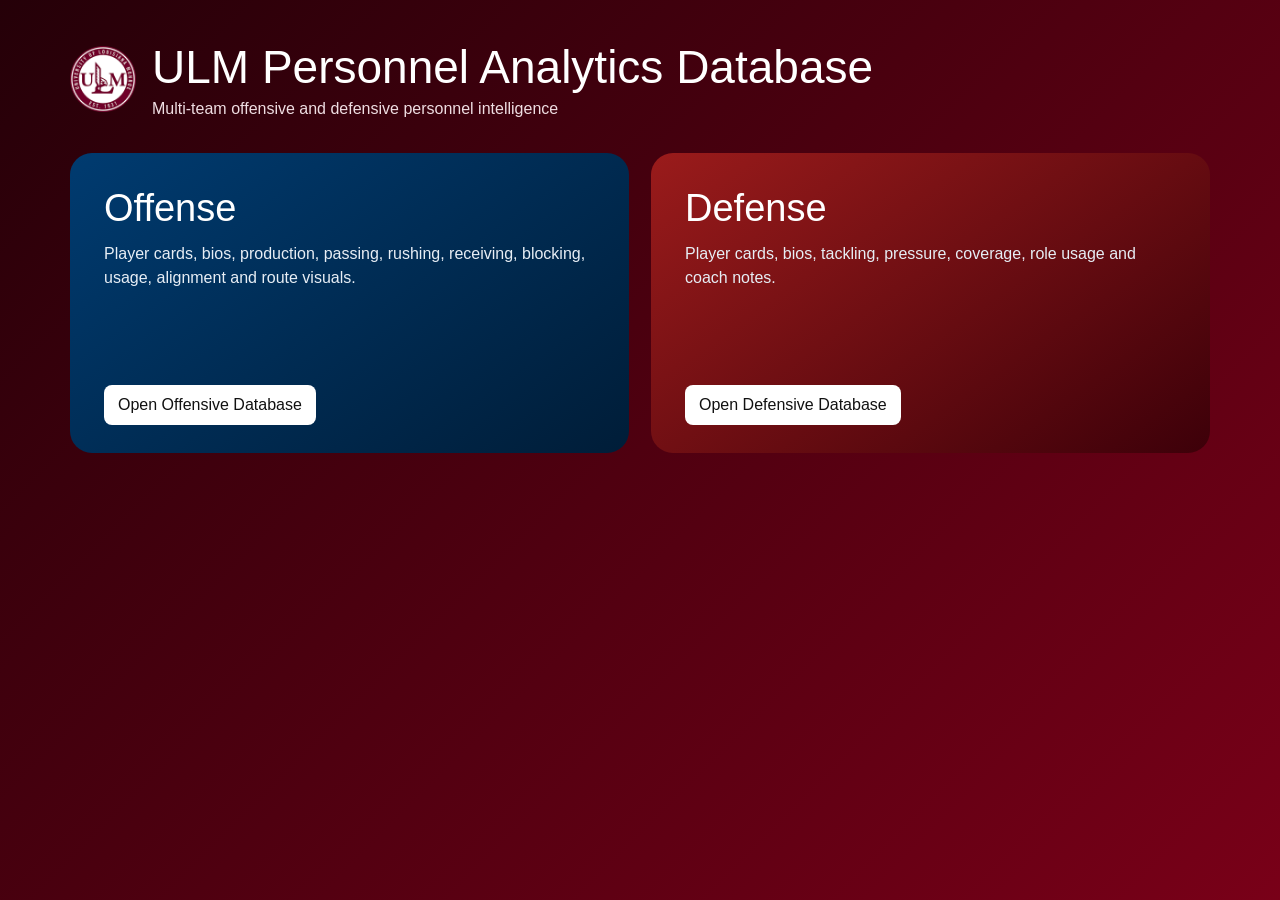
==== index.html @ fe0a5662 "Add files via upload" ====
<!doctype html><html><head><meta charset="utf-8"><meta name="viewport" content="width=device-width,initial-scale=1"><title>ULM Personnel Analytics Database</title><style>
:root{--ulm:#790018;--ulmDark:#35000a;--gold:#e3b548;--fau:#003b70;--ink:#111827;--muted:#64748b;--line:#dbe2ea;--bg:#eef2f6}
*{box-sizing:border-box}
body,input,select,button,textarea{font-family:Arial,Helvetica,sans-serif;font-weight:400}
body{margin:0;background:var(--bg);color:var(--ink)}
.header{background:linear-gradient(120deg,var(--ulmDark),var(--ulm));border-bottom:5px solid var(--gold);color:#fff;padding:16px 22px}
.header-inner{max-width:1600px;margin:auto;display:flex;align-items:center;gap:14px}
.logo{width:66px;height:66px;object-fit:contain}
.page-title{font-size:34px;line-height:1.1;color:#fff}
.page-subtitle{font-size:12px;color:#f0d8de;margin-top:5px}
.shell{max-width:1600px;margin:auto;padding:15px}
.nav{display:flex;gap:8px;margin-bottom:12px}
.nav-link{display:block;padding:9px 12px;border:1px solid var(--line);border-radius:8px;background:#fff;color:var(--ulm);text-decoration:none}
.nav-link.active{background:var(--ulm);color:#fff}
.toolbar{display:grid;grid-template-columns:2fr 1fr 1fr 1fr auto;gap:9px;background:#fff;border:1px solid var(--line);border-radius:13px;padding:11px}
input,select{padding:10px;border:1px solid var(--line);border-radius:8px;background:#fff;color:#111}
button{padding:10px 12px;border:0;border-radius:8px;cursor:pointer;color:#111}
.primary{background:var(--ulm);color:#fff}
.summary{display:grid;grid-template-columns:repeat(6,1fr);gap:9px;margin:14px 0}
.metric{background:#fff;border:1px solid var(--line);border-radius:12px;padding:12px}
.metric-label{font-size:9px;text-transform:uppercase;color:var(--muted)}
.metric-value{font-size:24px;color:#111;margin-top:4px}
.view-toggle{display:flex;gap:8px;margin:16px 0 12px}
.view-button{background:#fff;color:var(--ulm);border:1px solid var(--line)}
.view-button.active{background:var(--ulm);color:#fff}
.cards{display:grid;grid-template-columns:repeat(auto-fill,minmax(360px,1fr));gap:16px}
.card{background:#fff;border:1px solid var(--line);border-radius:16px;overflow:hidden;cursor:pointer;box-shadow:0 6px 18px rgba(15,23,42,.08)}
.card:hover{transform:translateY(-2px);box-shadow:0 12px 28px rgba(15,23,42,.14)}
.card-top{display:grid;grid-template-columns:150px 1fr;min-height:195px}
.card-photo{position:relative;background:#073b68;display:grid;place-items:center;color:#fff;overflow:hidden}
.card-photo img{width:100%;height:100%;object-fit:cover}
.initials{font-size:34px;color:#fff}
.jersey{position:absolute;right:8px;bottom:8px;width:40px;height:40px;border-radius:50%;background:#d71920;border:2px solid #fff;color:#fff;display:grid;place-items:center}
.card-info{padding:16px}
.card-name{font-size:22px;color:#111}
.card-pos{font-size:14px;color:#003b70;margin-top:5px}
.card-meta{font-size:12px;color:var(--muted);line-height:1.45;margin-top:5px}
.badge{display:inline-block;padding:3px 7px;border-radius:999px;background:#eef2ff;color:#334155;font-size:10px}
.card-metrics{display:grid;grid-template-columns:repeat(4,1fr);border-top:1px solid var(--line)}
.card-metric{padding:11px 6px;text-align:center;background:#fff}
.card-metric-label{font-size:9px;text-transform:uppercase;color:var(--muted)}
.card-metric-value{font-size:16px;color:#111;margin-top:2px}
.card-footer{display:flex;justify-content:space-between;align-items:center;padding:11px 13px;border-top:1px solid var(--line);background:#f8fafc}
.card-footer-text{font-size:11px;color:var(--muted)}
.open-button{background:var(--ulm);color:#fff;padding:8px 10px;font-size:11px}
.table-wrap{display:none;overflow:auto;background:#fff;border:1px solid var(--line);border-radius:14px}
.table-wrap.active{display:block}
.cards.hidden{display:none}
table{width:100%;border-collapse:collapse;min-width:1200px}
th,td{padding:10px 11px;border-bottom:1px solid #edf0f4;text-align:left;white-space:nowrap}
th{font-size:10px;text-transform:uppercase;color:#475569;background:#f8fafc}
tbody tr{cursor:pointer}
tbody tr:hover{background:#fff8e7}
.table-player-name{color:#111}
.small{font-size:10px;color:var(--muted)}
.drawer-shade{position:fixed;inset:0;background:rgba(0,0,0,.5);display:none;z-index:40}
.drawer-shade.open{display:block}
.drawer{position:fixed;top:0;right:-940px;width:min(940px,96vw);height:100vh;background:#fff;z-index:50;transition:right .22s ease;overflow:auto;box-shadow:-12px 0 35px rgba(0,0,0,.25)}
.drawer.open{right:0}
.drawer-bar{position:sticky;top:0;z-index:5;background:#fff;border-bottom:1px solid var(--line);padding:12px 15px;display:flex;justify-content:space-between;align-items:center}
.drawer-name{font-size:18px;color:#111}
.close-button{background:#e9edf3;color:#111}
.profile-hero{display:grid;grid-template-columns:210px 1fr;min-height:250px}
.profile-photo{position:relative;background:#073b68;display:grid;place-items:center;color:#fff;overflow:hidden}
.profile-photo img{width:100%;height:100%;object-fit:cover}
.profile-info{padding:22px}
.profile-name{font-size:30px;color:#111}
.profile-pos{font-size:16px;color:#003b70;margin-top:5px}
.profile-meta{font-size:13px;color:var(--muted);line-height:1.55;margin-top:7px}
.bio-link{display:inline-block;margin-top:12px;background:#003b70;color:#fff;text-decoration:none;padding:8px 10px;border-radius:7px;font-size:12px}
.tabs{display:flex;overflow:auto;background:#f8fafc;border-top:1px solid var(--line);border-bottom:1px solid var(--line)}
.tab{background:transparent;color:#475569;border-radius:0;border-bottom:3px solid transparent;padding:11px 12px;font-size:11px}
.tab.active{color:var(--ulm);border-bottom-color:var(--ulm)}
.panel{display:none;padding:16px}
.panel.active{display:block}
.stat-grid{display:grid;grid-template-columns:repeat(4,1fr);gap:8px}
.stat{background:#f7f9fb;border:1px solid #e7ebf0;border-radius:9px;padding:9px;text-align:center}
.stat-label{font-size:9px;text-transform:uppercase;color:var(--muted)}
.stat-value{font-size:17px;color:#111;margin-top:2px}
.route-box{background:#fff;border:1px solid #111;border-radius:14px;padding:14px}
.route-title{font-size:18px;color:#111}
.route-subtitle{font-size:11px;color:#444;margin-top:3px}
.route-summary{display:grid;grid-template-columns:repeat(3,1fr);gap:8px;margin:10px 0}
.route-grid{display:grid;grid-template-columns:repeat(5,1fr);gap:10px}
.route-card{background:#fff;border:1px solid #111;border-radius:10px;padding:8px;text-align:center;position:relative}
.route-card svg{width:100%;height:145px;background:#fff}
.route-line{fill:none;stroke:#111;stroke-width:4;stroke-linecap:round;stroke-linejoin:round}
.route-start{fill:#111;stroke:#111;stroke-width:2}
.route-rank{position:absolute;top:5px;left:5px;width:24px;height:24px;border-radius:50%;background:#111;color:#fff;display:grid;place-items:center}
.route-name{font-size:12px;color:#111;margin-top:4px}
.route-share{font-size:10px;color:#444}
.route-note{font-size:10px;color:#666;margin-top:8px}
.notes{width:100%;min-height:160px;border:1px solid var(--line);border-radius:9px;padding:10px}
.saved{font-size:10px;color:#15803d;height:14px;margin-top:3px}
.empty{padding:24px;text-align:center;background:#f8fafc;border:1px dashed #cbd5e1;border-radius:10px;color:var(--muted)}
.footer-note{margin:22px 0;color:var(--muted);font-size:11px}
@media(max-width:900px){
 .toolbar{grid-template-columns:1fr 1fr}
 .toolbar input{grid-column:1/-1}
 .summary{grid-template-columns:repeat(2,1fr)}
 .cards{grid-template-columns:1fr}
 .card-top{grid-template-columns:125px 1fr}
 .profile-hero{grid-template-columns:140px 1fr}
 .route-grid{grid-template-columns:repeat(2,1fr)}
 .stat-grid{grid-template-columns:repeat(2,1fr)}
 .card-metrics{grid-template-columns:repeat(2,1fr)}
}

body{background:linear-gradient(135deg,#250008,#790018);min-height:100vh;color:#fff}
.home{max-width:1180px;margin:auto;padding:40px 20px}
.home-title{font-size:46px;color:#fff}
.home-sub{font-size:16px;color:#efdde2;margin-top:6px}
.choices{display:grid;grid-template-columns:1fr 1fr;gap:22px;margin-top:35px}
.choice{display:block;text-decoration:none;color:#fff;border-radius:22px;padding:34px;min-height:300px;position:relative}
.choice.off{background:linear-gradient(145deg,#003b70,#001d38)}
.choice.def{background:linear-gradient(145deg,#9a1b1b,#3d0009)}
.choice-title{font-size:38px;color:#fff}
.choice-text{font-size:16px;line-height:1.5;color:#e7eef5;margin-top:12px}
.choice-button{position:absolute;left:34px;bottom:28px;background:#fff;color:#111;padding:11px 14px;border-radius:8px}
@media(max-width:750px){.choices{grid-template-columns:1fr}}
</style></head><body><main class="home"><div style="display:flex;gap:16px;align-items:center"><img class="logo" src="ulm_logo_official.png"><div><div class="home-title">ULM Personnel Analytics Database</div><div class="home-sub">Multi-team offensive and defensive personnel intelligence</div></div></div><div class="choices"><a class="choice off" href="offense.html"><div class="choice-title">Offense</div><div class="choice-text">Player cards, bios, production, passing, rushing, receiving, blocking, usage, alignment and route visuals.</div><div class="choice-button">Open Offensive Database</div></a><a class="choice def" href="defense.html"><div class="choice-title">Defense</div><div class="choice-text">Player cards, bios, tackling, pressure, coverage, role usage and coach notes.</div><div class="choice-button">Open Defensive Database</div></a></div></main></body></html>
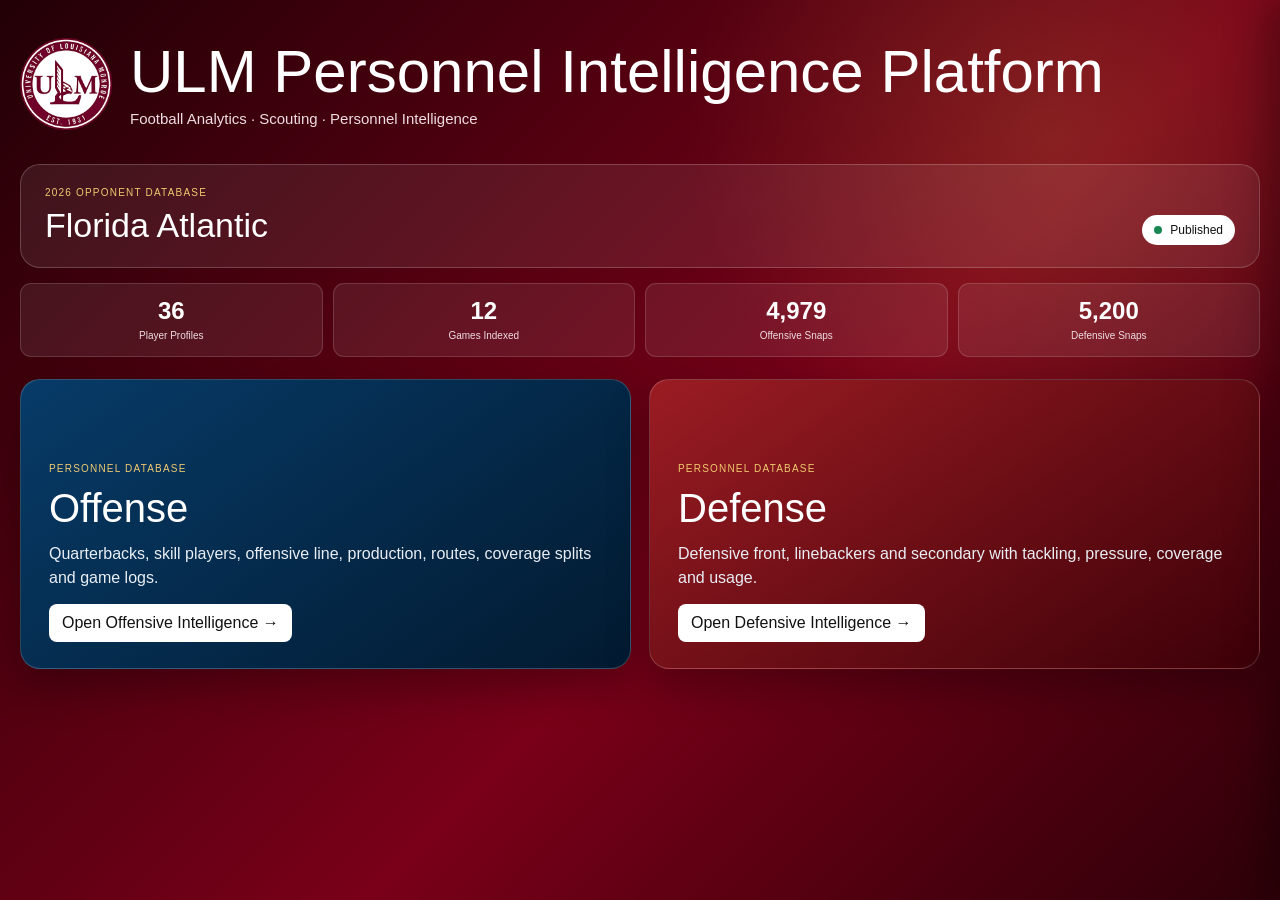
==== commit 4c43a487: "Add files via upload" ====
--- a/index.html
+++ b/index.html
@@ -1,121 +1,22 @@
-<!doctype html><html><head><meta charset="utf-8"><meta name="viewport" content="width=device-width,initial-scale=1"><title>ULM Personnel Analytics Database</title><style>
-:root{--ulm:#790018;--ulmDark:#35000a;--gold:#e3b548;--fau:#003b70;--ink:#111827;--muted:#64748b;--line:#dbe2ea;--bg:#eef2f6}
-*{box-sizing:border-box}
-body,input,select,button,textarea{font-family:Arial,Helvetica,sans-serif;font-weight:400}
-body{margin:0;background:var(--bg);color:var(--ink)}
-.header{background:linear-gradient(120deg,var(--ulmDark),var(--ulm));border-bottom:5px solid var(--gold);color:#fff;padding:16px 22px}
-.header-inner{max-width:1600px;margin:auto;display:flex;align-items:center;gap:14px}
-.logo{width:66px;height:66px;object-fit:contain}
-.page-title{font-size:34px;line-height:1.1;color:#fff}
-.page-subtitle{font-size:12px;color:#f0d8de;margin-top:5px}
-.shell{max-width:1600px;margin:auto;padding:15px}
-.nav{display:flex;gap:8px;margin-bottom:12px}
-.nav-link{display:block;padding:9px 12px;border:1px solid var(--line);border-radius:8px;background:#fff;color:var(--ulm);text-decoration:none}
-.nav-link.active{background:var(--ulm);color:#fff}
-.toolbar{display:grid;grid-template-columns:2fr 1fr 1fr 1fr auto;gap:9px;background:#fff;border:1px solid var(--line);border-radius:13px;padding:11px}
-input,select{padding:10px;border:1px solid var(--line);border-radius:8px;background:#fff;color:#111}
-button{padding:10px 12px;border:0;border-radius:8px;cursor:pointer;color:#111}
-.primary{background:var(--ulm);color:#fff}
-.summary{display:grid;grid-template-columns:repeat(6,1fr);gap:9px;margin:14px 0}
-.metric{background:#fff;border:1px solid var(--line);border-radius:12px;padding:12px}
-.metric-label{font-size:9px;text-transform:uppercase;color:var(--muted)}
-.metric-value{font-size:24px;color:#111;margin-top:4px}
-.view-toggle{display:flex;gap:8px;margin:16px 0 12px}
-.view-button{background:#fff;color:var(--ulm);border:1px solid var(--line)}
-.view-button.active{background:var(--ulm);color:#fff}
-.cards{display:grid;grid-template-columns:repeat(auto-fill,minmax(360px,1fr));gap:16px}
-.card{background:#fff;border:1px solid var(--line);border-radius:16px;overflow:hidden;cursor:pointer;box-shadow:0 6px 18px rgba(15,23,42,.08)}
-.card:hover{transform:translateY(-2px);box-shadow:0 12px 28px rgba(15,23,42,.14)}
-.card-top{display:grid;grid-template-columns:150px 1fr;min-height:195px}
-.card-photo{position:relative;background:#073b68;display:grid;place-items:center;color:#fff;overflow:hidden}
-.card-photo img{width:100%;height:100%;object-fit:cover}
-.initials{font-size:34px;color:#fff}
-.jersey{position:absolute;right:8px;bottom:8px;width:40px;height:40px;border-radius:50%;background:#d71920;border:2px solid #fff;color:#fff;display:grid;place-items:center}
-.card-info{padding:16px}
-.card-name{font-size:22px;color:#111}
-.card-pos{font-size:14px;color:#003b70;margin-top:5px}
-.card-meta{font-size:12px;color:var(--muted);line-height:1.45;margin-top:5px}
-.badge{display:inline-block;padding:3px 7px;border-radius:999px;background:#eef2ff;color:#334155;font-size:10px}
-.card-metrics{display:grid;grid-template-columns:repeat(4,1fr);border-top:1px solid var(--line)}
-.card-metric{padding:11px 6px;text-align:center;background:#fff}
-.card-metric-label{font-size:9px;text-transform:uppercase;color:var(--muted)}
-.card-metric-value{font-size:16px;color:#111;margin-top:2px}
-.card-footer{display:flex;justify-content:space-between;align-items:center;padding:11px 13px;border-top:1px solid var(--line);background:#f8fafc}
-.card-footer-text{font-size:11px;color:var(--muted)}
-.open-button{background:var(--ulm);color:#fff;padding:8px 10px;font-size:11px}
-.table-wrap{display:none;overflow:auto;background:#fff;border:1px solid var(--line);border-radius:14px}
-.table-wrap.active{display:block}
-.cards.hidden{display:none}
-table{width:100%;border-collapse:collapse;min-width:1200px}
-th,td{padding:10px 11px;border-bottom:1px solid #edf0f4;text-align:left;white-space:nowrap}
-th{font-size:10px;text-transform:uppercase;color:#475569;background:#f8fafc}
-tbody tr{cursor:pointer}
-tbody tr:hover{background:#fff8e7}
-.table-player-name{color:#111}
-.small{font-size:10px;color:var(--muted)}
-.drawer-shade{position:fixed;inset:0;background:rgba(0,0,0,.5);display:none;z-index:40}
-.drawer-shade.open{display:block}
-.drawer{position:fixed;top:0;right:-940px;width:min(940px,96vw);height:100vh;background:#fff;z-index:50;transition:right .22s ease;overflow:auto;box-shadow:-12px 0 35px rgba(0,0,0,.25)}
-.drawer.open{right:0}
-.drawer-bar{position:sticky;top:0;z-index:5;background:#fff;border-bottom:1px solid var(--line);padding:12px 15px;display:flex;justify-content:space-between;align-items:center}
-.drawer-name{font-size:18px;color:#111}
-.close-button{background:#e9edf3;color:#111}
-.profile-hero{display:grid;grid-template-columns:210px 1fr;min-height:250px}
-.profile-photo{position:relative;background:#073b68;display:grid;place-items:center;color:#fff;overflow:hidden}
-.profile-photo img{width:100%;height:100%;object-fit:cover}
-.profile-info{padding:22px}
-.profile-name{font-size:30px;color:#111}
-.profile-pos{font-size:16px;color:#003b70;margin-top:5px}
-.profile-meta{font-size:13px;color:var(--muted);line-height:1.55;margin-top:7px}
-.bio-link{display:inline-block;margin-top:12px;background:#003b70;color:#fff;text-decoration:none;padding:8px 10px;border-radius:7px;font-size:12px}
-.tabs{display:flex;overflow:auto;background:#f8fafc;border-top:1px solid var(--line);border-bottom:1px solid var(--line)}
-.tab{background:transparent;color:#475569;border-radius:0;border-bottom:3px solid transparent;padding:11px 12px;font-size:11px}
-.tab.active{color:var(--ulm);border-bottom-color:var(--ulm)}
-.panel{display:none;padding:16px}
-.panel.active{display:block}
-.stat-grid{display:grid;grid-template-columns:repeat(4,1fr);gap:8px}
-.stat{background:#f7f9fb;border:1px solid #e7ebf0;border-radius:9px;padding:9px;text-align:center}
-.stat-label{font-size:9px;text-transform:uppercase;color:var(--muted)}
-.stat-value{font-size:17px;color:#111;margin-top:2px}
-.route-box{background:#fff;border:1px solid #111;border-radius:14px;padding:14px}
-.route-title{font-size:18px;color:#111}
-.route-subtitle{font-size:11px;color:#444;margin-top:3px}
-.route-summary{display:grid;grid-template-columns:repeat(3,1fr);gap:8px;margin:10px 0}
-.route-grid{display:grid;grid-template-columns:repeat(5,1fr);gap:10px}
-.route-card{background:#fff;border:1px solid #111;border-radius:10px;padding:8px;text-align:center;position:relative}
-.route-card svg{width:100%;height:145px;background:#fff}
-.route-line{fill:none;stroke:#111;stroke-width:4;stroke-linecap:round;stroke-linejoin:round}
-.route-start{fill:#111;stroke:#111;stroke-width:2}
-.route-rank{position:absolute;top:5px;left:5px;width:24px;height:24px;border-radius:50%;background:#111;color:#fff;display:grid;place-items:center}
-.route-name{font-size:12px;color:#111;margin-top:4px}
-.route-share{font-size:10px;color:#444}
-.route-note{font-size:10px;color:#666;margin-top:8px}
-.notes{width:100%;min-height:160px;border:1px solid var(--line);border-radius:9px;padding:10px}
-.saved{font-size:10px;color:#15803d;height:14px;margin-top:3px}
-.empty{padding:24px;text-align:center;background:#f8fafc;border:1px dashed #cbd5e1;border-radius:10px;color:var(--muted)}
-.footer-note{margin:22px 0;color:var(--muted);font-size:11px}
-@media(max-width:900px){
- .toolbar{grid-template-columns:1fr 1fr}
- .toolbar input{grid-column:1/-1}
- .summary{grid-template-columns:repeat(2,1fr)}
- .cards{grid-template-columns:1fr}
- .card-top{grid-template-columns:125px 1fr}
- .profile-hero{grid-template-columns:140px 1fr}
- .route-grid{grid-template-columns:repeat(2,1fr)}
- .stat-grid{grid-template-columns:repeat(2,1fr)}
- .card-metrics{grid-template-columns:repeat(2,1fr)}
-}
-
-body{background:linear-gradient(135deg,#250008,#790018);min-height:100vh;color:#fff}
-.home{max-width:1180px;margin:auto;padding:40px 20px}
-.home-title{font-size:46px;color:#fff}
-.home-sub{font-size:16px;color:#efdde2;margin-top:6px}
-.choices{display:grid;grid-template-columns:1fr 1fr;gap:22px;margin-top:35px}
-.choice{display:block;text-decoration:none;color:#fff;border-radius:22px;padding:34px;min-height:300px;position:relative}
-.choice.off{background:linear-gradient(145deg,#003b70,#001d38)}
-.choice.def{background:linear-gradient(145deg,#9a1b1b,#3d0009)}
-.choice-title{font-size:38px;color:#fff}
-.choice-text{font-size:16px;line-height:1.5;color:#e7eef5;margin-top:12px}
-.choice-button{position:absolute;left:34px;bottom:28px;background:#fff;color:#111;padding:11px 14px;border-radius:8px}
-@media(max-width:750px){.choices{grid-template-columns:1fr}}
-</style></head><body><main class="home"><div style="display:flex;gap:16px;align-items:center"><img class="logo" src="ulm_logo_official.png"><div><div class="home-title">ULM Personnel Analytics Database</div><div class="home-sub">Multi-team offensive and defensive personnel intelligence</div></div></div><div class="choices"><a class="choice off" href="offense.html"><div class="choice-title">Offense</div><div class="choice-text">Player cards, bios, production, passing, rushing, receiving, blocking, usage, alignment and route visuals.</div><div class="choice-button">Open Offensive Database</div></a><a class="choice def" href="defense.html"><div class="choice-title">Defense</div><div class="choice-text">Player cards, bios, tackling, pressure, coverage, role usage and coach notes.</div><div class="choice-button">Open Defensive Database</div></a></div></main></body></html>+<!doctype html><html><head><meta charset="utf-8"><meta name="viewport" content="width=device-width,initial-scale=1"><title>ULM Personnel Intelligence Platform 5.0</title><link rel="stylesheet" href="styles.css"></head><body>
+<section class="landing" id="landing"><div class="landing-inner"><div class="landing-brand"><img class="landing-logo" src="ulm_logo_official.png"><div><div class="landing-title">ULM Personnel Intelligence Platform</div><div class="landing-sub">Football Analytics · Scouting · Personnel Intelligence</div></div></div><div class="opponent-panel"><div class="overline">2026 Opponent Database</div><div class="opponent-row"><div class="opponent-name">Florida Atlantic</div><div class="status"><span class="status-dot"></span> Published</div></div></div><div class="landing-stats">
+      <div class="landing-stat"><strong>36</strong><span>Player Profiles</span></div>
+      <div class="landing-stat"><strong>12</strong><span>Games Indexed</span></div>
+      <div class="landing-stat"><strong>4,979</strong><span>Offensive Snaps</span></div>
+      <div class="landing-stat"><strong>5,200</strong><span>Defensive Snaps</span></div>
+    </div><div class="module-grid"><button class="module offense" data-entry="offense"><span class="overline">Personnel Database</span><span class="module-title">Offense</span><span class="module-text">Quarterbacks, skill players, offensive line, production, routes, coverage splits and game logs.</span><span class="module-action">Open Offensive Intelligence →</span></button><button class="module defense" data-entry="defense"><span class="overline">Personnel Database</span><span class="module-title">Defense</span><span class="module-text">Defensive front, linebackers and secondary with tackling, pressure, coverage and usage.</span><span class="module-action">Open Defensive Intelligence →</span></button></div></div></section>
+<section class="shell hidden" id="shell"><header class="header"><div class="header-inner"><img class="logo" src="ulm_logo_official.png"><div><div class="brand-title">ULM Personnel Intelligence Platform</div><div class="brand-sub" id="brandSub"></div></div><div class="spacer"></div><button class="mode-btn" id="glossaryBtn">Glossary</button><button class="mode-btn" id="modeBtn"></button></div></header><main class="app"><nav class="nav"><button data-nav="home">Home</button><button data-nav="offense">Offense</button><button data-nav="defense">Defense</button></nav><section class="controls"><input id="search" placeholder="Search players or ask a football question"><select id="team"><option>Florida Atlantic</option></select><select id="group"><option value="">All groups</option></select><select id="sort"><option value="snaps">Sort: snaps</option><option value="overallGrade">Overall grade</option><option value="totalYards">Total yards</option><option value="pressures">Pressures</option></select><button class="ask" id="ask">Ask ULM Analytics</button></section><section class="answer" id="answer"></section><section class="summary" id="summary"></section><div class="section-head"><div><div class="section-title" id="title"></div><div class="section-sub" id="subtitle"></div></div><div class="view-toggle"><button class="active" data-view="cards">Card View</button><button data-view="table">Table View</button></div></div><section class="cards" id="cards"></section><section class="table-wrap" id="tableWrap"></section></main></section>
+<div class="shade" id="shade"></div><aside class="drawer" id="drawer"><div class="drawer-bar"><div class="drawer-title" id="drawerTitle"></div><button class="close" id="drawerClose">Close</button></div><div id="drawerBody"></div></aside>
+<div class="shade" id="glossaryShade"></div>
+<aside class="drawer glossary-drawer" id="glossaryDrawer">
+  <div class="drawer-bar">
+    <div class="drawer-title">Analytics Glossary</div>
+    <button class="close" id="glossaryClose">Close</button>
+  </div>
+  <div class="glossary-content">
+    <input class="glossary-search" id="glossarySearch" placeholder="Search abbreviations or football terms">
+    <div class="glossary-list" id="glossaryList"></div>
+  </div>
+</aside>
+<div class="shade" id="compareShade"></div><section class="compare-modal" id="compareModal"><div class="compare-bar"><div class="drawer-title">Compare Players</div><button class="close" id="compareClose">Close</button></div><div class="compare-body" id="compareBody"></div></section>
+<script src="data.js"></script><script src="app.js"></script></body></html>
--- a/styles.css
+++ b/styles.css
@@ -0,0 +1,183 @@
+
+:root{
+  --ulm:#790018;--ulm2:#34000a;--gold:#e2b44c;--blue:#073b68;
+  --ink:#111827;--muted:#667085;--line:#d8e0e8;--bg:#edf1f5;--card:#fff;
+}
+*{box-sizing:border-box}
+html,body{margin:0;min-height:100%;font-family:Arial,Helvetica,sans-serif;color:var(--ink);background:var(--bg)}
+button,input,select,textarea{font:inherit}
+button{cursor:pointer}
+.hidden{display:none!important}
+
+.landing{
+  min-height:100vh;padding:38px 20px;color:#fff;
+  background:radial-gradient(circle at 82% 15%,rgba(226,180,76,.18),transparent 28%),
+             linear-gradient(135deg,#220006,#790018 58%,#2d0008);
+}
+.landing-inner{max-width:1240px;margin:auto}
+.landing-brand{display:flex;align-items:center;gap:18px}
+.landing-logo{width:92px;height:92px;object-fit:contain}
+.landing-title{font-size:clamp(36px,5vw,60px);line-height:1.02}
+.landing-sub{margin-top:8px;color:#f0dce1;font-size:15px}
+.opponent-panel{margin-top:34px;padding:22px 24px;border:1px solid rgba(255,255,255,.2);border-radius:20px;background:rgba(255,255,255,.08)}
+.overline{font-size:10px;letter-spacing:.12em;text-transform:uppercase;color:#f0ca70}
+.opponent-row{display:flex;justify-content:space-between;align-items:end;gap:16px;margin-top:8px}
+.opponent-name{font-size:34px}
+.status{display:flex;align-items:center;gap:8px;background:#fff;color:#111;border-radius:999px;padding:8px 12px;font-size:12px}
+.status-dot{width:8px;height:8px;border-radius:50%;background:#198754}
+.landing-stats{display:grid;grid-template-columns:repeat(4,1fr);gap:10px;margin-top:15px}
+.landing-stat{background:rgba(255,255,255,.08);border:1px solid rgba(255,255,255,.15);border-radius:11px;padding:13px;text-align:center}
+.landing-stat strong{display:block;font-size:24px}.landing-stat span{font-size:10px;color:#f0dce1}
+.module-grid{display:grid;grid-template-columns:1fr 1fr;gap:18px;margin-top:22px}
+.module{min-height:290px;border:1px solid rgba(255,255,255,.18);border-radius:20px;padding:28px;text-align:left;color:#fff;position:relative;box-shadow:0 18px 42px rgba(0,0,0,.28);transition:.2s}
+.module:hover{transform:translateY(-4px);box-shadow:0 26px 56px rgba(0,0,0,.35)}
+.module.offense{background:linear-gradient(145deg,#073b68,#021a30)}
+.module.defense{background:linear-gradient(145deg,#9b1c23,#3d0008)}
+.module.glossary{grid-column:1/-1;min-height:175px;background:linear-gradient(145deg,#526032,#1f2811)}
+.module-title{display:block;font-size:40px;margin-top:10px}
+.module.glossary .module-title{font-size:30px}
+.module-text{display:block;max-width:720px;margin-top:11px;line-height:1.5;color:#e9eef4}
+.module-action{position:absolute;left:28px;bottom:26px;background:#fff;color:#111;padding:10px 13px;border-radius:8px}
+
+.shell{min-height:100vh}
+.header{position:sticky;top:0;z-index:30;background:linear-gradient(115deg,var(--ulm2),var(--ulm));border-bottom:5px solid var(--gold);color:#fff;padding:14px 22px}
+.header-inner{max-width:1680px;margin:auto;display:flex;align-items:center;gap:14px}
+.logo{width:62px;height:62px;object-fit:contain}
+.brand-title{font-size:28px}.brand-sub{font-size:12px;color:#f0dce1;margin-top:4px}
+.spacer{flex:1}.mode-btn{border:1px solid rgba(255,255,255,.45);background:rgba(255,255,255,.12);color:#fff;border-radius:8px;padding:9px 11px}
+.app{max-width:1680px;margin:auto;padding:14px}
+.nav{display:flex;gap:8px;flex-wrap:wrap;margin-bottom:12px}
+.nav button{border:1px solid var(--line);background:#fff;color:var(--ulm);padding:9px 12px;border-radius:8px}
+.nav button.active{background:var(--ulm);color:#fff}
+.controls{display:grid;grid-template-columns:2fr 1fr 1fr 1fr auto;gap:9px;background:#fff;border:1px solid var(--line);border-radius:13px;padding:11px}
+.controls input,.controls select{border:1px solid var(--line);border-radius:8px;padding:10px;background:#fff}
+.ask{border:0;border-radius:8px;background:var(--ulm);color:#fff;padding:10px 13px}
+.answer{display:none;margin-top:12px;background:#fff;border:1px solid var(--line);border-radius:13px;padding:14px}
+.answer.open{display:block}
+.answer-title{font-size:17px}.answer-text{font-size:12px;color:#475467;line-height:1.5;margin-top:6px}
+.answer-list{display:flex;flex-wrap:wrap;gap:7px;margin-top:9px}.answer-list button{border:1px solid var(--line);background:#f8fafc;border-radius:999px;padding:6px 9px;font-size:10px}
+.summary{display:grid;grid-template-columns:repeat(6,1fr);gap:9px;margin:13px 0}
+.summary-card{background:#fff;border:1px solid var(--line);border-radius:12px;padding:12px}
+.summary-label{font-size:9px;text-transform:uppercase;color:var(--muted)}
+.summary-value{font-size:24px;margin-top:4px}
+.section-head{display:flex;justify-content:space-between;align-items:end;gap:12px;margin:21px 0 10px}
+.section-title{font-size:22px}.section-sub{font-size:11px;color:var(--muted);margin-top:3px}
+.view-toggle{display:flex;gap:7px}.view-toggle button{border:1px solid var(--line);background:#fff;color:var(--ulm);border-radius:7px;padding:8px 10px}
+.view-toggle button.active{background:var(--ulm);color:#fff}
+.cards{display:grid;grid-template-columns:repeat(auto-fill,minmax(350px,1fr));gap:14px}
+.card{background:#fff;border:1px solid var(--line);border-radius:16px;overflow:hidden;box-shadow:0 5px 16px rgba(16,24,40,.07);cursor:pointer;transition:.17s}
+.card:hover{transform:translateY(-2px);box-shadow:0 10px 26px rgba(16,24,40,.12)}
+.card-top{display:grid;grid-template-columns:142px 1fr;min-height:185px}
+.photo{position:relative;background:linear-gradient(145deg,var(--blue),#021b31);display:grid;place-items:center;color:#fff;overflow:hidden}
+.photo img{width:100%;height:100%;object-fit:cover}.initials{font-size:36px}
+.jersey{position:absolute;right:8px;bottom:8px;width:40px;height:40px;border-radius:50%;background:#d71920;border:2px solid #fff;display:grid;place-items:center}
+.card-info{padding:15px}.card-name{font-size:21px}.card-pos{font-size:13px;color:var(--blue);margin-top:4px}.meta{font-size:12px;color:var(--muted);line-height:1.45;margin-top:4px}
+.sample{display:inline-block;background:#eef2ff;color:#344054;border-radius:999px;padding:3px 7px;font-size:9px}
+.metric-grid{display:grid;grid-template-columns:repeat(4,1fr);border-top:1px solid var(--line)}
+.metric{text-align:center;padding:10px 6px}.metric-label{font-size:8px;text-transform:uppercase;color:var(--muted)}.metric-value{font-size:15px;margin-top:2px}
+.card-summary{border-top:1px solid var(--line);padding:11px 13px;background:#fafbfc;font-size:11px;line-height:1.45;color:#475467}
+.card-actions{display:flex;justify-content:space-between;align-items:center;border-top:1px solid var(--line);padding:9px 12px}
+.compare-btn,.open-btn{border-radius:7px;padding:7px 9px;font-size:10px}.compare-btn{border:1px solid var(--line);background:#fff;color:var(--ulm)}.open-btn{border:0;background:var(--ulm);color:#fff}
+.table-wrap{display:none;overflow:auto;background:#fff;border:1px solid var(--line);border-radius:14px}.table-wrap.active{display:block}
+table{border-collapse:collapse;width:100%;min-width:1200px}th,td{padding:10px;border-bottom:1px solid #edf0f3;text-align:left;white-space:nowrap}th{background:#f8fafc;color:#475467;font-size:9px;text-transform:uppercase}tbody tr{cursor:pointer}tbody tr:hover{background:#fff8e7}
+
+.shade{position:fixed;inset:0;background:rgba(0,0,0,.54);display:none;z-index:50}.shade.open{display:block}
+.drawer{position:fixed;right:-1000px;top:0;width:min(1000px,97vw);height:100vh;background:#fff;z-index:60;transition:right .22s;overflow:auto;box-shadow:-15px 0 38px rgba(0,0,0,.28)}
+.drawer.open{right:0}.drawer-bar{position:sticky;top:0;z-index:5;background:#fff;border-bottom:1px solid var(--line);display:flex;justify-content:space-between;align-items:center;padding:12px 15px}
+.drawer-title{font-size:18px}.close{border:0;border-radius:8px;background:#e9edf2;padding:9px 11px}
+.profile-hero{display:grid;grid-template-columns:225px 1fr;min-height:270px}.profile-info{padding:22px}.profile-name{font-size:31px}.profile-pos{font-size:15px;color:var(--blue);margin-top:5px}.bio-link{display:inline-block;margin-top:10px;background:var(--blue);color:#fff;text-decoration:none;padding:8px 10px;border-radius:7px;font-size:11px}
+.ai-box{margin-top:13px;border:1px solid #d6e1ec;background:#f7fbff;border-radius:10px;padding:12px}.ai-label{font-size:9px;text-transform:uppercase;color:#476581}.ai-summary{font-size:12px;line-height:1.5;color:#344054;margin-top:5px}
+.tabs{display:flex;overflow:auto;background:#f8fafc;border-top:1px solid var(--line);border-bottom:1px solid var(--line)}.tab{border:0;background:transparent;color:#475467;padding:11px 12px;border-bottom:3px solid transparent;white-space:nowrap}.tab.active{color:var(--ulm);border-bottom-color:var(--ulm)}
+.panel{display:none;padding:16px}.panel.active{display:block}.stats{display:grid;grid-template-columns:repeat(4,1fr);gap:8px}.stat{background:#f7f9fb;border:1px solid #e7ebef;border-radius:9px;text-align:center;padding:9px}.stat-label{font-size:8px;text-transform:uppercase;color:var(--muted)}.stat-value{font-size:17px;margin-top:2px}
+.route-wrap{border:1px solid #111;border-radius:13px;padding:13px}.route-title{font-size:18px}.route-sub{font-size:10px;color:#555;margin:3px 0 10px}.route-mode{display:flex;gap:7px;margin:9px 0}.route-mode button{border:1px solid #111;background:#fff;color:#111;border-radius:7px;padding:7px 9px}.route-mode button.active{background:#111;color:#fff}.route-grid{display:grid;grid-template-columns:repeat(5,1fr);gap:9px}.route-card{border:1px solid #111;border-radius:9px;padding:7px;text-align:center;position:relative}.route-card svg{width:100%;height:138px;background:#fff}.route-line{fill:none;stroke:#111;stroke-width:4;stroke-linecap:round;stroke-linejoin:round}.route-start{fill:#111}.route-rank{position:absolute;top:5px;left:5px;background:#111;color:#fff;width:23px;height:23px;border-radius:50%;display:grid;place-items:center;font-size:10px}.route-name{font-size:11px;margin-top:4px}.route-share{font-size:9px;color:#555}
+.game-table{width:100%;min-width:0}.trend-card,.coverage-card{background:#fff;border:1px solid var(--line);border-radius:10px;padding:12px;margin-top:10px}.trend-svg{width:100%;height:220px;margin-top:8px}.trend-line{fill:none;stroke:var(--ulm);stroke-width:3}.trend-dot{fill:var(--gold);stroke:var(--ulm);stroke-width:2}.trend-axis{stroke:#cdd5df;stroke-width:1}.coverage-grid{display:grid;grid-template-columns:repeat(auto-fill,minmax(210px,1fr));gap:10px}.coverage-metrics{display:grid;grid-template-columns:repeat(2,1fr);gap:6px;margin-top:9px}.coverage-metric{background:#f7f9fb;border-radius:7px;padding:7px;text-align:center}.coverage-metric small{display:block;font-size:8px;text-transform:uppercase;color:var(--muted)}.coverage-metric span{display:block;font-size:14px;margin-top:2px}
+.notes{width:100%;min-height:170px;border:1px solid var(--line);border-radius:9px;padding:10px}
+.compare-modal{position:fixed;left:50%;top:50%;transform:translate(-50%,-46%);width:min(980px,95vw);max-height:88vh;overflow:auto;background:#fff;border-radius:16px;z-index:80;display:none;box-shadow:0 22px 65px rgba(0,0,0,.35)}.compare-modal.open{display:block}.compare-bar{position:sticky;top:0;background:#fff;border-bottom:1px solid var(--line);padding:13px 15px;display:flex;justify-content:space-between;align-items:center}.compare-body{padding:15px}.compare-selects{display:grid;grid-template-columns:1fr 1fr auto;gap:9px}.compare-selects select{border:1px solid var(--line);border-radius:8px;padding:10px}.compare-run{border:0;background:var(--ulm);color:#fff;border-radius:8px;padding:10px 13px}.compare-grid{display:grid;grid-template-columns:1fr 1fr;gap:12px;margin-top:14px}.compare-player{border:1px solid var(--line);border-radius:11px;padding:12px}
+
+@media(max-width:900px){
+ .module-grid{grid-template-columns:1fr}.module.glossary{grid-column:auto}
+ .landing-stats{grid-template-columns:repeat(2,1fr)}.opponent-row{align-items:flex-start;flex-direction:column}
+ .controls{grid-template-columns:1fr 1fr}.controls input{grid-column:1/-1}
+ .summary{grid-template-columns:repeat(2,1fr)}.cards{grid-template-columns:1fr}.profile-hero{grid-template-columns:150px 1fr}.stats{grid-template-columns:repeat(2,1fr)}.route-grid{grid-template-columns:repeat(2,1fr)}.compare-selects{grid-template-columns:1fr}.compare-grid{grid-template-columns:1fr}
+}
+
+.route-dashboard{border:1px solid #111;border-radius:14px;background:#fff;padding:14px}
+.route-toolbar{display:flex;justify-content:space-between;align-items:center;gap:10px;flex-wrap:wrap;margin-bottom:10px}
+.route-toolbar-left,.route-toolbar-right{display:flex;gap:7px;flex-wrap:wrap}
+.route-filter,.route-view-toggle{border:1px solid #111;background:#fff;color:#111;border-radius:7px;padding:7px 9px;font-size:11px}
+.route-filter.active,.route-view-toggle.active{background:#111;color:#fff}
+.route-stage{display:grid;grid-template-columns:minmax(0,1.6fr) minmax(250px,.8fr);gap:14px;align-items:stretch}
+.route-tree-panel{position:relative;border:1px solid #cfd6df;border-radius:12px;background:
+ linear-gradient(to bottom,transparent 49%,#eef1f4 50%,transparent 51%),
+ linear-gradient(to right,transparent 49%,#eef1f4 50%,transparent 51%),#fff;
+ min-height:520px;overflow:hidden}
+.route-tree-svg{width:100%;height:520px;display:block}
+.route-tree-path{fill:none;stroke:#111;stroke-linecap:round;stroke-linejoin:round;transition:.18s}
+.route-tree-path.dim{opacity:.14}
+.route-tree-label{font-size:11px;fill:#111;pointer-events:none}
+.route-tree-sub{font-size:9px;fill:#667085;pointer-events:none}
+.route-tree-node{fill:#111}
+.route-tree-hit{fill:transparent;cursor:pointer}
+.route-detail-panel{border:1px solid #d8e0e8;border-radius:12px;padding:14px;background:#f8fafc}
+.route-detail-name{font-size:24px}
+.route-detail-meta{font-size:11px;color:#667085;margin-top:4px}
+.route-detail-grid{display:grid;grid-template-columns:repeat(2,1fr);gap:8px;margin-top:12px}
+.route-detail-stat{background:#fff;border:1px solid #e3e8ef;border-radius:9px;padding:9px;text-align:center}
+.route-detail-stat small{display:block;font-size:8px;text-transform:uppercase;color:#667085}
+.route-detail-stat span{display:block;font-size:16px;margin-top:2px}
+.route-table-wrap{overflow:auto;margin-top:14px}
+.route-table{width:100%;min-width:850px;border-collapse:collapse}
+.route-table th,.route-table td{padding:8px;border-bottom:1px solid #edf0f3;text-align:left;white-space:nowrap}
+.route-table th{font-size:9px;text-transform:uppercase;color:#667085;background:#f8fafc}
+@media(max-width:950px){
+ .route-stage{grid-template-columns:1fr}
+ .route-tree-panel{min-height:460px}
+ .route-tree-svg{height:460px}
+}
+
+.route-label-box{fill:#fff;stroke:#cfd6df;stroke-width:1}
+.route-label-title{font-size:11px;fill:#111;font-weight:700}
+.route-label-sub{font-size:9px;fill:#667085}
+.route-leader{stroke:#98a2b3;stroke-width:1.2;fill:none}
+.route-empty{padding:40px;text-align:center;color:#667085}
+
+.route-tree-index{fill:#111}
+.route-tree-index-text{fill:#fff;font-size:10px;font-weight:700}
+.route-legend{display:grid;grid-template-columns:repeat(5,1fr);gap:7px;margin-top:10px}
+.route-legend-item{border:1px solid #d8e0e8;border-radius:8px;padding:8px;background:#fff;cursor:pointer}
+.route-legend-item.active{border-color:#111;background:#f3f4f6}
+.route-legend-rank{display:inline-grid;place-items:center;width:20px;height:20px;border-radius:50%;background:#111;color:#fff;font-size:10px;margin-right:6px}
+.route-legend-name{font-size:11px;font-weight:700}
+.route-legend-meta{font-size:9px;color:#667085;margin-top:5px}
+.route-tree-path{opacity:.2}
+.route-tree-path.selected{opacity:1}
+@media(max-width:950px){
+ .route-legend{grid-template-columns:repeat(2,1fr)}
+}
+
+.route-definition{
+  font-size:11px;
+  line-height:1.45;
+  color:#475467;
+  margin-top:7px;
+  padding:8px 9px;
+  background:#fff;
+  border:1px solid #e3e8ef;
+  border-radius:8px;
+}
+
+.module-grid{grid-template-columns:1fr 1fr}
+.glossary-drawer{width:min(560px,95vw)}
+.glossary-content{padding:16px}
+.glossary-search{
+  width:100%;border:1px solid var(--line);border-radius:9px;
+  padding:11px;background:#fff;margin-bottom:12px
+}
+.glossary-list{display:grid;gap:9px}
+.glossary-item{
+  background:#fff;border:1px solid var(--line);border-radius:10px;padding:12px
+}
+.glossary-term{font-size:16px;font-weight:700}
+.glossary-full{font-size:11px;color:var(--ulm);margin-top:3px}
+.glossary-definition{font-size:11px;color:#475467;line-height:1.45;margin-top:6px}
+@media(max-width:850px){.module-grid{grid-template-columns:1fr}}
